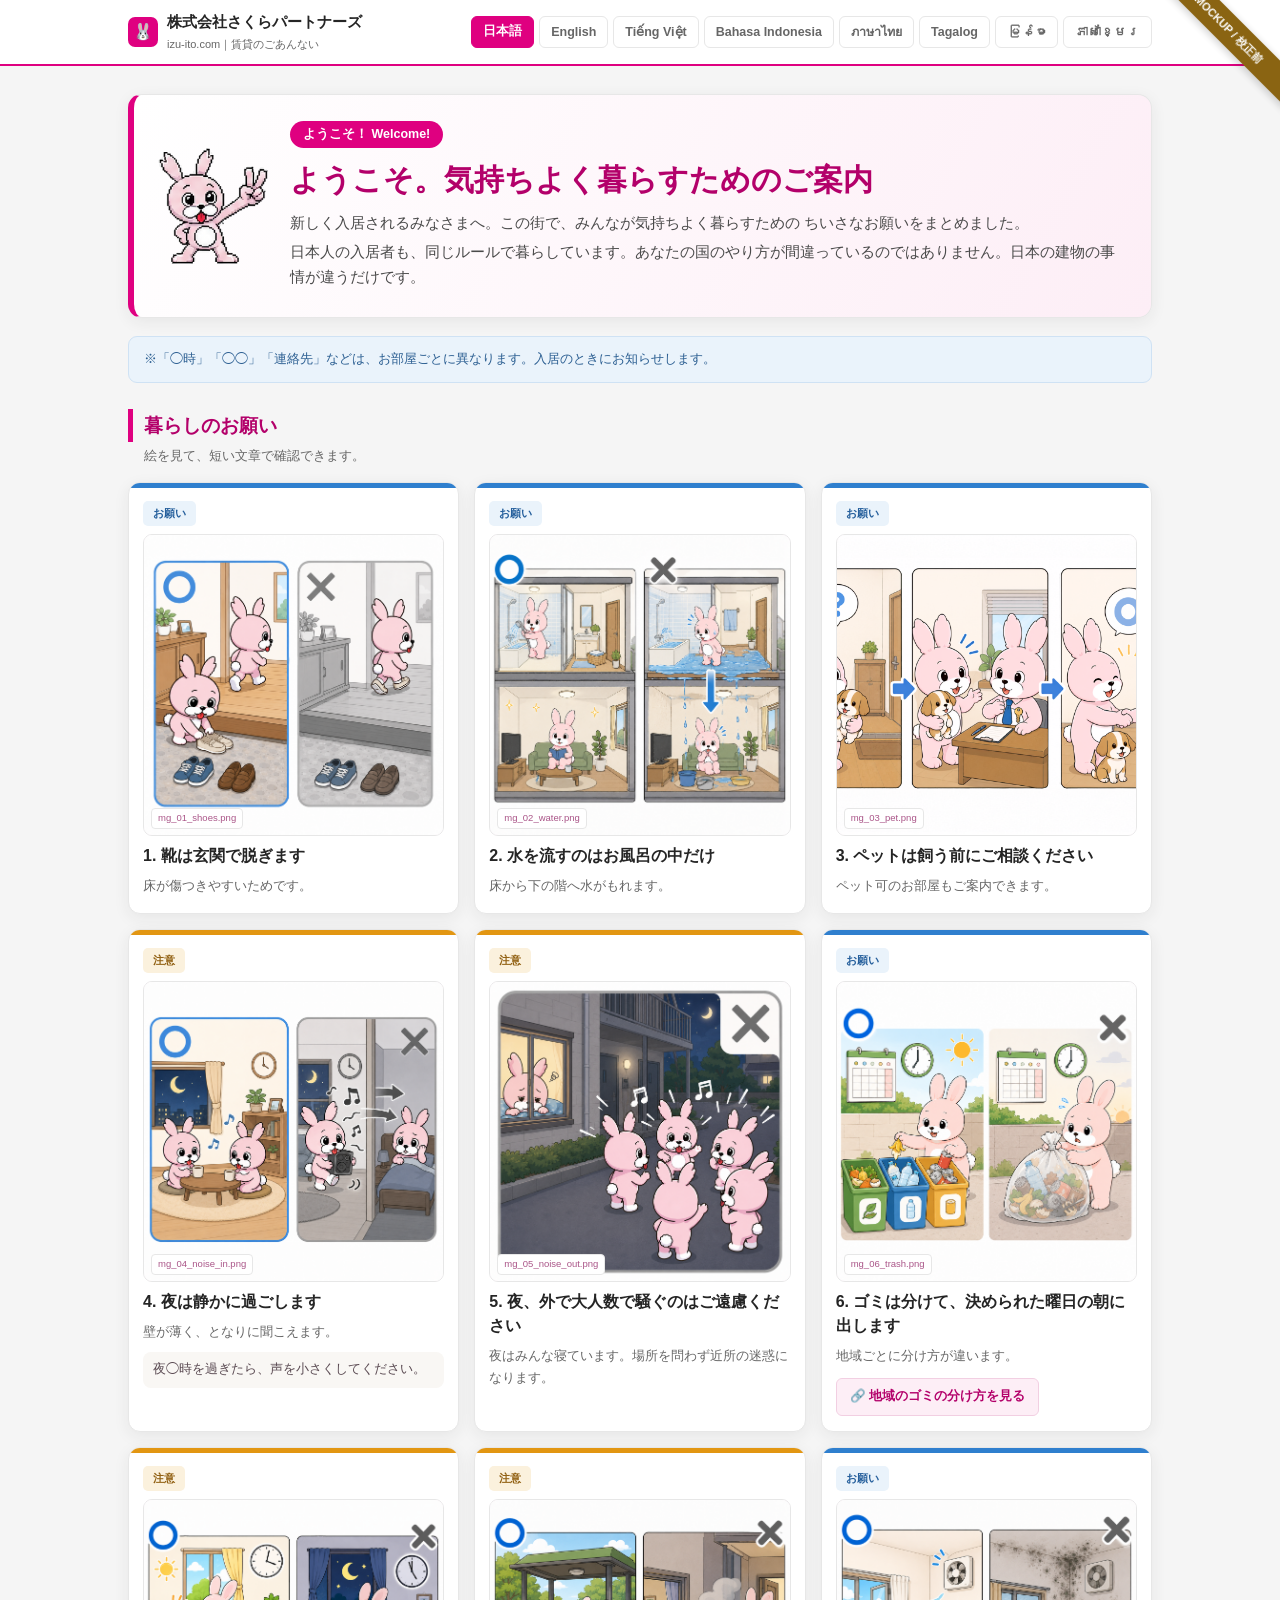
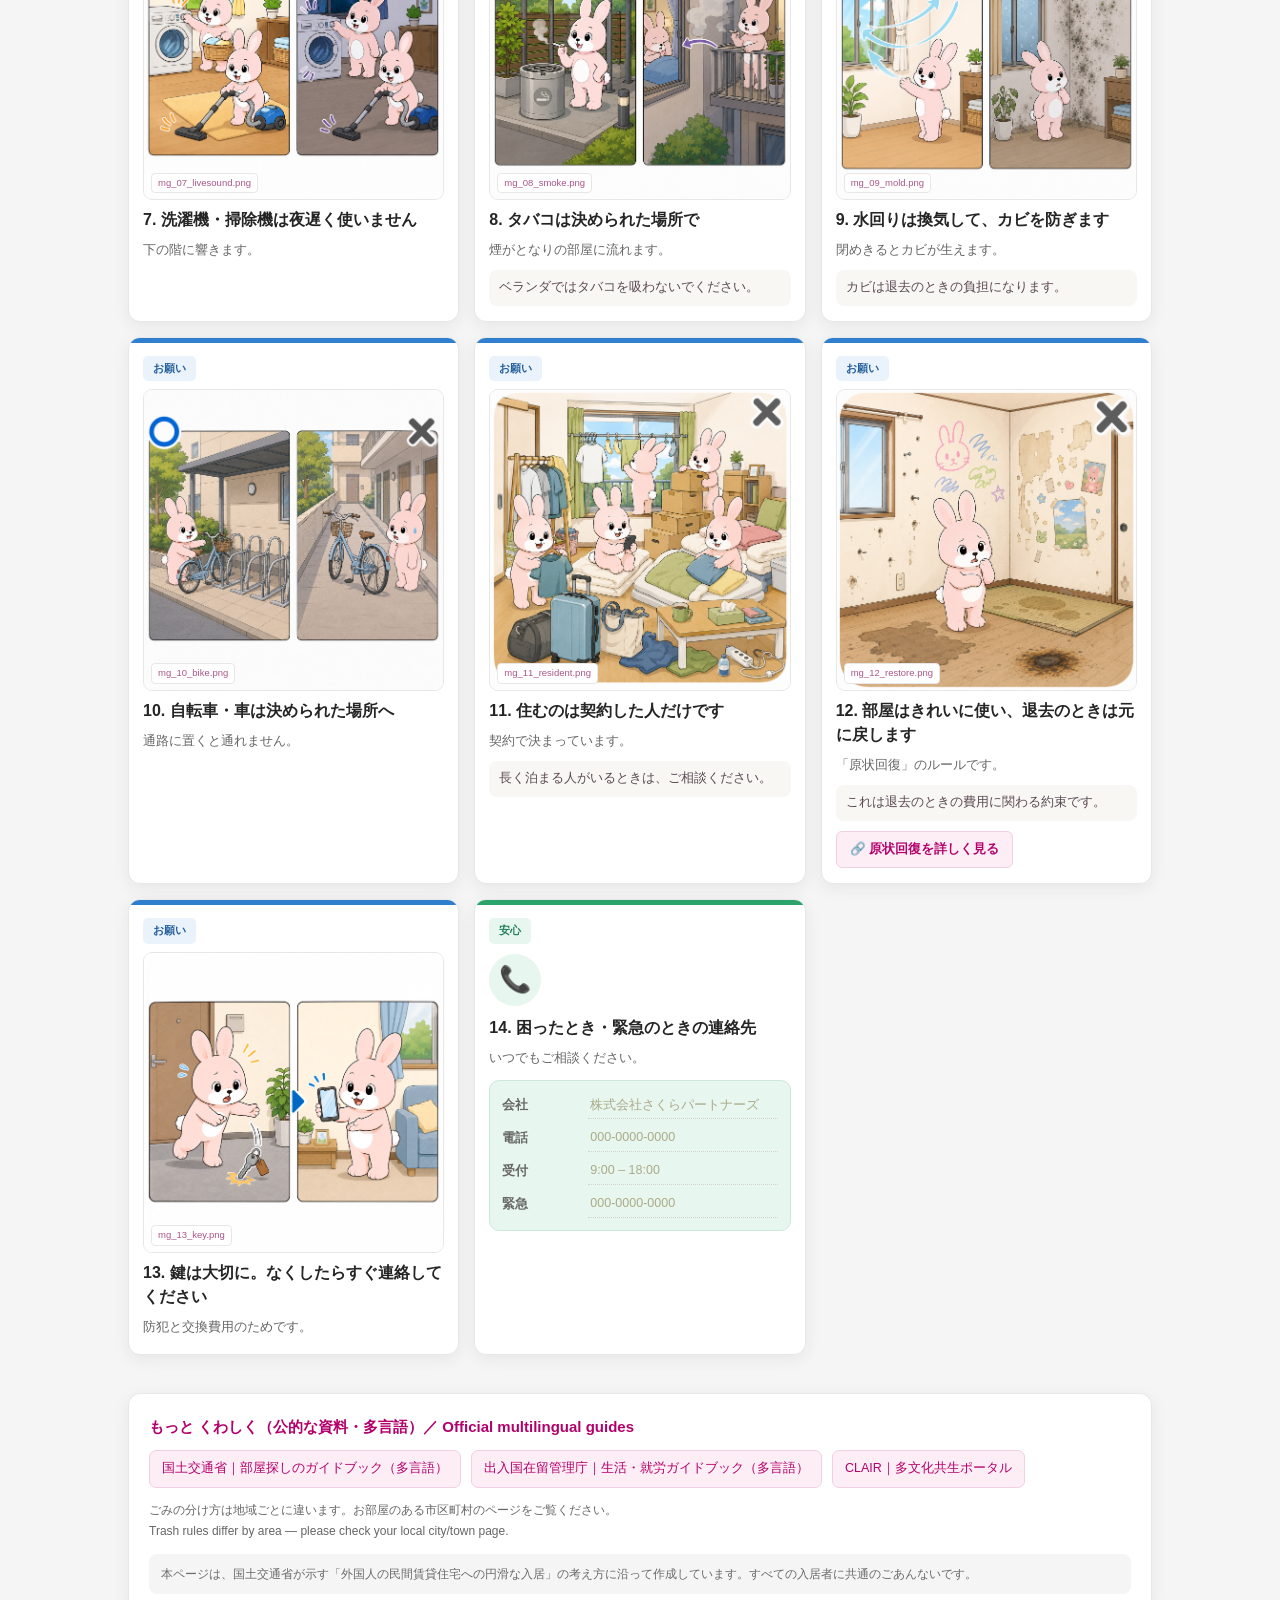
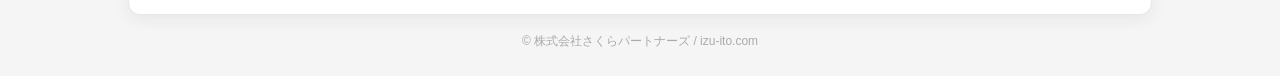
==== welcome_guide/index.html @ 3cd6afc9 "外国人入居者向けウェルカムガイド（レビュー用プレビュー・校正前/noindex）" ====
<!DOCTYPE html>
<html lang="ja">
<head>
<meta charset="utf-8">
<meta name="viewport" content="width=device-width, initial-scale=1">
<meta name="robots" content="noindex,nofollow">
<title>ようこそ｜気持ちよく暮らすためのご案内｜さくらパートナーズ</title>
<style>
  :root{
    /* izu-ito.com ブランド: マゼンタ系ピンク #df0080 / 白・グレー基調 */
    --brand:#df0080; --brand-d:#b3006a; --brand-soft:#fdeef6;
    --ink:#252525; --sub:#666; --line:#e7e7e7;
    --bg:#ffffff; --bg2:#f5f5f5; --warm:#f9f7f4;
    --cat-blue:#2f7fce; --cat-blue-bg:#eaf3fb;
    --cat-amber:#e29612; --cat-amber-bg:#fbf1dd;
    --cat-green:#2ba46b; --cat-green-bg:#e7f6ee;
    --shadow:0 4px 16px rgba(37,37,37,.07);
    --radius:12px;
  }
  *{box-sizing:border-box}
  html,body{margin:0}
  body{
    font-family:"メイリオ",Meiryo,"游ゴシック体","Yu Gothic",YuGothic,"ヒラギノ角ゴ ProN",sans-serif;
    color:var(--ink); background:var(--bg2); line-height:1.75;
    -webkit-font-smoothing:antialiased;
  }
  .wrap{max-width:1060px; margin:0 auto; padding:0 18px}

  /* top bar */
  .top{position:sticky; top:0; z-index:20; background:#fff; border-bottom:2px solid var(--brand)}
  .top .wrap{display:flex; align-items:center; gap:12px; padding:9px 18px; flex-wrap:wrap}
  .brand{display:flex; align-items:center; gap:9px; font-weight:800; color:var(--ink); white-space:nowrap; font-size:15px}
  .brand small{display:block; font-weight:500; color:var(--sub); font-size:11px}
  .brand .logo{width:30px;height:30px;border-radius:7px;background:var(--brand);display:grid;place-items:center;color:#fff;font-size:16px}
  .langs{margin-left:auto; display:flex; gap:5px; flex-wrap:wrap}
  .langs button{
    border:1.5px solid var(--line); background:#fff; color:var(--sub);
    border-radius:6px; padding:5px 11px; font-size:12.5px; font-weight:700; cursor:pointer; transition:.15s;
  }
  .langs button:hover{border-color:var(--brand); color:var(--brand)}
  .langs button[aria-pressed="true"]{background:var(--brand); border-color:var(--brand); color:#fff}

  /* hero */
  .hero{padding:28px 0 4px}
  .card-hero{
    background:linear-gradient(120deg,#fff,var(--brand-soft)); border:1px solid var(--line);
    border-left:6px solid var(--brand); border-radius:14px; box-shadow:var(--shadow);
    padding:24px; display:flex; gap:22px; align-items:center;
  }
  .card-hero img{width:110px;height:auto;flex:none}
  .card-hero h1{margin:.15em 0 .35em; font-size:clamp(21px,3.6vw,30px); color:var(--brand-d); line-height:1.4}
  .card-hero p{margin:.2em 0; color:#4a4a4a; font-size:14.5px}
  .welcome-badge{display:inline-block; background:var(--brand); color:#fff; font-weight:700; padding:3px 13px; border-radius:999px; font-size:12.5px; margin-bottom:6px}

  .notice{margin:14px 0; padding:11px 15px; border-radius:9px; font-size:13px}
  .notice.prep{background:#fbf1dd; border:1px solid #ecd49a; color:#8a6412; display:none}
  .notice.prep.show{display:block}
  .notice.info{background:var(--cat-blue-bg); border:1px solid #cfe2f4; color:#2c5f92}

  .sec-h{margin:26px 0 3px; font-size:19px; color:var(--brand-d); font-weight:800; border-left:5px solid var(--brand); padding-left:11px}
  .sec-sub{margin:0 0 14px 16px; color:var(--sub); font-size:13px}

  .grid{display:grid; grid-template-columns:repeat(3,1fr); gap:15px}
  @media(max-width:860px){.grid{grid-template-columns:repeat(2,1fr)}}
  @media(max-width:560px){.grid{grid-template-columns:1fr}}

  .card{background:#fff; border:1px solid var(--line); border-radius:var(--radius); box-shadow:var(--shadow); overflow:hidden; display:flex; flex-direction:column}
  .band{height:5px}
  .band.blue{background:var(--cat-blue)} .band.amber{background:var(--cat-amber)} .band.green{background:var(--cat-green)}
  .card-body{padding:13px 14px 15px; display:flex; flex-direction:column; gap:8px; flex:1}
  .chip{align-self:flex-start; font-size:11px; font-weight:800; padding:3px 10px; border-radius:5px}
  .chip.blue{background:var(--cat-blue-bg); color:#255f9c} .chip.amber{background:var(--cat-amber-bg); color:#916012} .chip.green{background:var(--cat-green-bg); color:#22815a}

  /* illustration slot (drop-in: assets/img/<id>.png replaces the placeholder) */
  .slot{position:relative; aspect-ratio:1/1; border-radius:9px; overflow:hidden; background:#faf7f9; border:1px solid var(--line)}
  .slot .art{position:absolute; inset:0; width:100%; height:100%; object-fit:cover; background:#fff; z-index:1}
  .slot .ph{position:absolute; inset:0; z-index:0; display:grid; place-items:center; text-align:center; color:#c39;
    background:repeating-linear-gradient(45deg,#f7eef4 0 10px,#fdf7fb 10px 20px)}
  .slot .ph .emo{font-size:38px}
  .slot .oc{position:absolute; right:7px; top:7px; font-size:11px; font-weight:800; color:#916012; background:#fff; border:1px solid var(--line); border-radius:5px; padding:1px 6px; z-index:2}
  .slot .fn{position:absolute; left:7px; bottom:6px; font-size:9.5px; color:#a58; background:#fff; padding:1px 6px; border-radius:4px; border:1px solid var(--line); z-index:2}

  .card h3{margin:0; font-size:16px; color:var(--ink); line-height:1.5}
  .card .reason{margin:0; font-size:12.5px; color:var(--sub)}
  .card .detail{margin:0; font-size:12.5px; background:var(--warm); border-radius:8px; padding:7px 10px; color:#5a4a52}
  .btn-link{align-self:flex-start; margin-top:2px; display:inline-flex; gap:6px; background:var(--brand-soft); color:var(--brand-d); text-decoration:none; font-weight:700; font-size:12.5px; padding:7px 13px; border-radius:6px; border:1px solid #f2cfe2}
  .btn-link:hover{background:#f9dcec}

  .contact-emo{width:52px; height:52px; border-radius:50%; background:var(--cat-green-bg); color:var(--cat-green); display:grid; place-items:center; font-size:26px; margin:2px 0}
  .contact-box{background:var(--cat-green-bg); border:1px solid #cbe8da; border-radius:10px; padding:12px}
  .contact-box .v{border-bottom-color:#bfe0cf}
  .fields{display:flex; flex-direction:column; gap:6px; margin-top:2px}
  .field{display:flex; gap:8px; align-items:center; font-size:12.5px}
  .field .k{color:var(--sub); min-width:78px; font-weight:700}
  .field .v{flex:1; border-bottom:1.5px dotted #d6d0d3; color:#aa8; padding:2px}

  footer{margin:38px 0 24px}
  .foot-card{background:#fff; border:1px solid var(--line); border-radius:12px; box-shadow:var(--shadow); padding:20px}
  .foot-card h4{margin:0 0 10px; color:var(--brand-d); font-size:15px}
  .foot-links{display:flex; flex-wrap:wrap; gap:10px; margin-bottom:12px}
  .foot-links a{font-size:12.5px; color:var(--brand-d); text-decoration:none; background:var(--brand-soft); border:1px solid #f2cfe2; border-radius:7px; padding:7px 12px}
  .foot-note{font-size:12px; color:var(--sub); margin:6px 0 0}
  .compliance{font-size:11.5px; color:#6a6a6a; background:var(--bg2); border-radius:8px; padding:10px 12px; margin-top:12px}
  .copy{text-align:center; color:#aaa; font-size:12px; margin-top:16px}

  .ribbon{position:fixed; right:-46px; top:15px; transform:rotate(45deg); background:#8a6412; color:#fff; font-size:11px; font-weight:800; padding:5px 52px; z-index:30; box-shadow:0 2px 8px rgba(0,0,0,.2)}
</style>
</head>
<body>
<div class="ribbon">MOCKUP / 校正前</div>

<header class="top">
  <div class="wrap">
    <div class="brand">
      <span class="logo">🐰</span>
      <span>株式会社さくらパートナーズ<small>izu-ito.com｜賃貸のごあんない</small></span>
    </div>
    <nav class="langs" id="langs" aria-label="言語 / Language">
      <button data-lang="ja" aria-pressed="true">日本語</button>
      <button data-lang="en">English</button>
      <button data-lang="vi">Tiếng Việt</button>
      <button data-lang="id">Bahasa Indonesia</button>
      <button data-lang="th">ภาษาไทย</button>
      <button data-lang="tl">Tagalog</button>
      <button data-lang="my">မြန်မာ</button>
      <button data-lang="km">ភាសាខ្មែរ</button>
    </nav>
  </div>
</header>

<main class="wrap">
  <section class="hero">
    <div class="card-hero">
      <img src="assets/mascot_wave.png" alt="さくらパートナーズ マスコット">
      <div>
        <span class="welcome-badge" data-t="badge">ようこそ！ Welcome!</span>
        <h1 data-t="title">ようこそ。気持ちよく暮らすためのご案内</h1>
        <p data-t="intro">新しく入居されるみなさまへ。この街で、みんなが気持ちよく暮らすための ちいさなお願いをまとめました。</p>
        <p data-t="intro2">日本人の入居者も、同じルールで暮らしています。あなたの国のやり方が間違っているのではありません。日本の建物の事情が違うだけです。</p>
      </div>
    </div>
  </section>

  <div class="notice prep" id="prep"></div>
  <div class="notice info" id="varnote" data-t="varnote">※「◯時」「◯◯」「連絡先」などは、お部屋ごとに異なります。入居のときにお知らせします。</div>

  <h2 class="sec-h" data-t="sec_h">暮らしのお願い</h2>
  <p class="sec-sub" data-t="sec_sub">絵を見て、短い文章で確認できます。</p>

  <section class="grid" id="grid"></section>

  <footer>
    <div class="foot-card">
      <h4 data-t="foot_h">もっと くわしく（公的な資料・多言語）／ Official multilingual guides</h4>
      <div class="foot-links">
        <a href="https://www.mlit.go.jp/jutakukentiku/house/jutakukentiku_house_tk3_000017.html" target="_blank" rel="noopener">国土交通省｜部屋探しのガイドブック（多言語）</a>
        <a href="https://www.moj.go.jp/isa/support/portal/index.html" target="_blank" rel="noopener">出入国在留管理庁｜生活・就労ガイドブック（多言語）</a>
        <a href="https://www.clair.or.jp/tabunka/portal/" target="_blank" rel="noopener">CLAIR｜多文化共生ポータル</a>
      </div>
      <p class="foot-note">ごみの分け方は地域ごとに違います。お部屋のある市区町村のページをご覧ください。<br>Trash rules differ by area — please check your local city/town page.</p>
      <div class="compliance">本ページは、国土交通省が示す「外国人の民間賃貸住宅への円滑な入居」の考え方に沿って作成しています。すべての入居者に共通のごあんないです。</div>
    </div>
    <p class="copy">© 株式会社さくらパートナーズ / izu-ito.com</p>
  </footer>
</main>

<script>
/* ---- 14 cards. Positive "onegai" framing; text carries the meaning, picture supports. ---- */
const CARDS = [
 { key:"mg_01_shoes", cat:"blue", emo:"👟",
   ja:{t:"靴は玄関で脱ぎます",r:"床が傷つきやすいためです。"},
   en:{t:"Take off your shoes at the entrance",r:"The floors scratch easily."},
   vi:{t:"Cởi giày ở lối vào",r:"Sàn nhà dễ bị trầy xước."},
   id:{t:"Lepas sepatu di pintu masuk",r:"Lantai mudah tergores."},
   th:{t:"ถอดรองเท้าที่ทางเข้า",r:"พื้นเป็นรอยง่าย"},
   tl:{t:"Maghubad ng sapatos sa pintuan",r:"Madaling magasgas ang sahig."},
   my:{t:"အဝင်ဝတွင် ဖိနပ်ချွတ်ပါ",r:"ကြမ်းပြင် ခြစ်ရာထင်လွယ်သည်။"},
   km:{t:"ដោះស្បែកជើងនៅច្រកចូល",r:"កម្រាលងាយកឹតខូច។"} },
 { key:"mg_02_water", cat:"blue", emo:"🛁",
   ja:{t:"水を流すのはお風呂の中だけ",r:"床から下の階へ水がもれます。"},
   en:{t:"Use water only inside the bath area",r:"Water can leak to the floor below."},
   vi:{t:"Chỉ dùng nước trong khu vực phòng tắm",r:"Nước có thể rò xuống tầng dưới."},
   id:{t:"Gunakan air hanya di dalam kamar mandi",r:"Air bisa bocor ke lantai bawah."},
   th:{t:"ใช้น้ำเฉพาะในบริเวณห้องอาบน้ำ",r:"น้ำอาจรั่วลงชั้นล่าง"},
   tl:{t:"Gumamit ng tubig sa loob lang ng banyo",r:"Maaaring tumagas ang tubig sa ibaba."},
   my:{t:"ရေကို ရေချိုးခန်းအတွင်း၌သာ သုံးပါ",r:"ရေသည် အောက်ထပ်သို့ ယိုစိမ့်နိုင်သည်။"},
   km:{t:"ប្រើទឹកតែក្នុងបន្ទប់ទឹក",r:"ទឹកអាចលេចទៅជាន់ក្រោម។"} },
 { key:"mg_03_pet", cat:"blue", emo:"🐶",
   ja:{t:"ペットは飼う前にご相談ください",r:"ペット可のお部屋もご案内できます。"},
   en:{t:"Please ask us before keeping a pet",r:"We can also show you pet-friendly rooms."},
   vi:{t:"Vui lòng hỏi trước khi nuôi thú cưng",r:"Chúng tôi có thể giới thiệu phòng cho phép thú cưng."},
   id:{t:"Silakan tanya sebelum memelihara hewan",r:"Kami bisa menawarkan kamar yang boleh hewan."},
   th:{t:"กรุณาสอบถามก่อนเลี้ยงสัตว์",r:"เรามีห้องที่เลี้ยงสัตว์ได้แนะนำ"},
   tl:{t:"Magtanong muna bago mag-alaga ng hayop",r:"May maipapakita kaming pet-friendly na kwarto."},
   my:{t:"အိမ်မွေးတိရစ္ဆာန် မမွေးမီ ကြိုတင်မေးပါ",r:"မွေးခွင့်ပြုသည့် အခန်းများ ညွှန်ပြပေးနိုင်သည်။"},
   km:{t:"សូមសួរមុននឹងចិញ្ចឹមសត្វ",r:"យើងអាចណែនាំបន្ទប់ដែលអនុញ្ញាតសត្វ។"} },
 { key:"mg_04_noise_in", cat:"amber", emo:"🔉",
   ja:{t:"夜は静かに過ごします",r:"壁が薄く、となりに聞こえます。"},
   en:{t:"Keep quiet at night",r:"Walls are thin; sound reaches neighbors."},
   vi:{t:"Giữ yên lặng vào ban đêm",r:"Tường mỏng, tiếng ồn truyền sang hàng xóm."},
   id:{t:"Tetap tenang di malam hari",r:"Dinding tipis, suara terdengar ke tetangga."},
   th:{t:"เงียบในเวลากลางคืน",r:"ผนังบาง เสียงดังถึงเพื่อนบ้าน"},
   tl:{t:"Manahimik sa gabi",r:"Manipis ang dingding, umaabot ang ingay sa kapitbahay."},
   my:{t:"ညအချိန် တိတ်ဆိတ်ပါ",r:"နံရံပါးသဖြင့် အသံ အိမ်နီးချင်းထံ ရောက်သည်။"},
   km:{t:"ស្ងាត់នៅពេលយប់",r:"ជញ្ជាំងស្ដើង សំឡេងឮដល់អ្នកជិតខាង។"},
   detail:{ja:"夜◯時を過ぎたら、声を小さくしてください。",en:"Please lower your voice after ◯:00.",vi:"Xin nói nhỏ sau ◯:00.",id:"Mohon pelankan suara setelah pukul ◯:00.",th:"กรุณาเบาเสียงหลัง ◯:00 น.",tl:"Hinaan ang boses pagkatapos ng ◯:00.",my:"◯:00 နောက်ပိုင်း အသံတိုးပါ။",km:"សូមបន្ថយសំឡេងក្រោយ ◯:00។"} },
  { key:"mg_05_noise_out", cat:"amber", emo:"🌙",
   ja:{t:"夜、外で大人数で騒ぐのはご遠慮ください",r:"夜はみんな寝ています。場所を問わず近所の迷惑になります。"},
   en:{t:"Please avoid noisy outdoor gatherings at night",r:"People are sleeping. It disturbs neighbors wherever you are."},
   vi:{t:"Xin tránh tụ tập ồn ào ngoài trời vào ban đêm",r:"Ban đêm mọi người đang ngủ. Dù ở đâu cũng làm phiền hàng xóm."},
   id:{t:"Mohon hindari berkumpul ramai di luar pada malam hari",r:"Malam hari orang tidur. Di mana pun, mengganggu tetangga."},
   th:{t:"กรุณาหลีกเลี่ยงการรวมกลุ่มส่งเสียงดังนอกอาคารตอนกลางคืน",r:"กลางคืนผู้คนกำลังนอน ไม่ว่าที่ไหนก็รบกวนเพื่อนบ้าน"},
   tl:{t:"Iwasan ang maingay na pagtitipon sa labas kung gabi",r:"Natutulog ang mga tao. Kahit saan, nakakaabala sa kapitbahay."},
   my:{t:"ညအချိန် အပြင်တွင် စုဝေးဆူညံခြင်း ရှောင်ပါ",r:"ညအချိန် လူများ အိပ်နေသည်။ မည်သည့်နေရာမဆို အိမ်နီးချင်းကို နှောင့်ယှက်သည်။"},
   km:{t:"សូមជៀសវាងការជួបជុំគ្នាឧរអរនៅខាងក្រៅពេលយប់",r:"ពេលយប់មនុស្សកំពុងគេង។ ទោះនៅកន្លែងណាក៏រំខានអ្នកជិតខាង។"} },
 { key:"mg_06_trash", cat:"blue", emo:"🗑️",
   ja:{t:"ゴミは分けて、決められた曜日の朝に出します",r:"地域ごとに分け方が違います。"},
   en:{t:"Sort your trash and put it out on the right morning",r:"Rules differ by area."},
   vi:{t:"Phân loại rác, bỏ đúng buổi sáng quy định",r:"Quy tắc khác nhau theo khu vực."},
   id:{t:"Pilah sampah, buang pada pagi yang ditentukan",r:"Aturan berbeda tiap wilayah."},
   th:{t:"แยกขยะ ทิ้งในเช้าวันที่กำหนด",r:"กฎต่างกันตามพื้นที่"},
   tl:{t:"Ihiwalay ang basura, ilabas sa tamang umaga",r:"Iba-iba ang patakaran kada lugar."},
   my:{t:"အမှိုက်ခွဲ၍ သတ်မှတ်နေ့ မနက်တွင် ထုတ်ပါ",r:"ဒေသအလိုက် စည်းမျဉ်း ကွဲပြားသည်။"},
   km:{t:"បំបែកសំរាម ដាក់ចេញនៅព្រឹកថ្ងៃកំណត់",r:"ច្បាប់ខុសគ្នាតាមតំបន់។"},
   link:{href:"#",ja:"地域のゴミの分け方を見る",en:"See your area's trash rules",vi:"Xem quy tắc rác khu vực",id:"Lihat aturan sampah wilayah Anda",th:"ดูกฎการแยกขยะในพื้นที่",tl:"Tingnan ang patakaran sa inyong lugar",my:"သင့်ဒေသ၏ အမှိုက်စည်းမျဉ်း ကြည့်ရန်",km:"មើលច្បាប់សំរាមតំបន់អ្នក"} },
 { key:"mg_07_livesound", cat:"amber", emo:"🧺",
   ja:{t:"洗濯機・掃除機は夜遅く使いません",r:"下の階に響きます。"},
   en:{t:"Avoid the washing machine / vacuum late at night",r:"It carries to the floor below."},
   vi:{t:"Tránh dùng máy giặt / máy hút bụi khuya",r:"Tiếng động truyền xuống tầng dưới."},
   id:{t:"Hindari mesin cuci / penyedot debu larut malam",r:"Getarannya terdengar ke lantai bawah."},
   th:{t:"เลี่ยงใช้เครื่องซักผ้า / เครื่องดูดฝุ่นดึกๆ",r:"เสียงสะเทือนถึงชั้นล่าง"},
   tl:{t:"Iwasan ang washing machine / vacuum sa gabi",r:"Umaabot ito sa ibabang palapag."},
   my:{t:"ည နက်စွာ အဝတ်လျှော်စက်/ဖုန်စုပ်စက် ရှောင်ပါ",r:"အောက်ထပ်သို့ တုန်ခါသံ ရောက်သည်။"},
   km:{t:"ចៀសវាងម៉ាស៊ីនបោកគក់/បូមធូលីពេលយប់ជ្រៅ",r:"សំឡេងញ័រទៅដល់ជាន់ក្រោម។"} },
 { key:"mg_08_smoke", cat:"amber", emo:"🚬",
   ja:{t:"タバコは決められた場所で",r:"煙がとなりの部屋に流れます。"},
   en:{t:"Smoke only in the designated place",r:"Smoke drifts to the next room."},
   vi:{t:"Chỉ hút thuốc ở nơi quy định",r:"Khói bay sang phòng bên cạnh."},
   id:{t:"Merokok hanya di tempat yang ditentukan",r:"Asap terbawa ke kamar sebelah."},
   th:{t:"สูบบุหรี่เฉพาะในที่ที่กำหนด",r:"ควันลอยไปห้องข้างเคียง"},
   tl:{t:"Manigarilyo lang sa itinakdang lugar",r:"Pumupunta ang usok sa katabing kwarto."},
   my:{t:"သတ်မှတ်နေရာတွင်သာ ဆေးလိပ်သောက်ပါ",r:"မီးခိုး ဘေးအခန်းသို့ ရောက်သည်။"},
   km:{t:"ជក់បារីតែនៅកន្លែងកំណត់",r:"ផ្សែងហុយទៅបន្ទប់ក្បែរ។"},
   detail:{ja:"ベランダではタバコを吸わないでください。",en:"Please do not smoke on the balcony.",vi:"Xin đừng hút thuốc ở ban công.",id:"Mohon tidak merokok di balkon.",th:"กรุณาอย่าสูบบุหรี่ที่ระเบียง",tl:"Huwag manigarilyo sa balkonahe.",my:"လသာဆောင်တွင် ဆေးလိပ် မသောက်ပါနှင့်။",km:"សូមកុំជក់បារីនៅយ៉រ។"} },
 { key:"mg_09_mold", cat:"blue", emo:"💨",
   ja:{t:"水回りは換気して、カビを防ぎます",r:"閉めきるとカビが生えます。"},
   en:{t:"Ventilate wet areas to prevent mold",r:"Closed-up rooms grow mold."},
   vi:{t:"Thông gió khu ẩm để tránh nấm mốc",r:"Phòng bí sẽ sinh nấm mốc."},
   id:{t:"Ventilasi area basah untuk cegah jamur",r:"Ruangan tertutup mudah berjamur."},
   th:{t:"ระบายอากาศห้องน้ำเพื่อกันเชื้อรา",r:"ห้องปิดอับทำให้เกิดเชื้อรา"},
   tl:{t:"Hanginan ang basang lugar para maiwas sa amag",r:"Nagkakaamag ang saradong kwarto."},
   my:{t:"မှိုမတက်စေရန် စိုစွတ်နေရာ လေဝင်လေထွက် လုပ်ပါ",r:"ပိတ်ထားသောအခန်း မှိုတက်တတ်သည်။"},
   km:{t:"បញ្ចេញខ្យល់កន្លែងសើម ដើម្បីការពារផ្សិត",r:"បន្ទប់បិទជិត ងាយដុះផ្សិត។"},
   detail:{ja:"カビは退去のときの負担になります。",en:"Mold can add costs when you move out.",vi:"Nấm mốc có thể phát sinh phí khi trả nhà.",id:"Jamur bisa menambah biaya saat pindah.",th:"เชื้อราอาจมีค่าใช้จ่ายตอนย้ายออก",tl:"Ang amag ay maaaring magdagdag ng gastos paglipat.",my:"မှိုသည် ပြောင်းထွက်ချိန် ကုန်ကျစရိတ် တိုးစေနိုင်သည်။",km:"ផ្សិតអាចបន្ថែមថ្លៃពេលចាកចេញ។"} },
 { key:"mg_10_bike", cat:"blue", emo:"🚲",
   ja:{t:"自転車・車は決められた場所へ",r:"通路に置くと通れません。"},
   en:{t:"Park bikes / cars in the designated place",r:"Blocking the path stops others."},
   vi:{t:"Để xe đạp / xe hơi đúng nơi quy định",r:"Chặn lối đi khiến người khác không qua được."},
   id:{t:"Parkir sepeda / mobil di tempat yang ditentukan",r:"Menghalangi jalan mengganggu orang lain."},
   th:{t:"จอดจักรยาน / รถในที่ที่กำหนด",r:"การกีดขวางทางเดินทำให้ผู้อื่นผ่านไม่ได้"},
   tl:{t:"Iparada ang bisikleta / sasakyan sa takdang lugar",r:"Nakakaharang sa daanan ng iba."},
   my:{t:"စက်ဘီး / ကား သတ်မှတ်နေရာတွင် ရပ်ပါ",r:"လမ်းကြားပိတ်ဆို့ပါက အခြားသူများ မသွားနိုင်ပါ။"},
   km:{t:"ចតកង់ / ឡានក្នុងកន្លែងកំណត់",r:"ការស្ទះផ្លូវ ធ្វើឲ្យអ្នកដទៃមិនអាចឆ្លងកាត់។"} },
 { key:"mg_11_resident", cat:"blue", emo:"🔑",
   ja:{t:"住むのは契約した人だけです",r:"契約で決まっています。"},
   en:{t:"Only the person on the contract may live here",r:"This is set in the contract."},
   vi:{t:"Chỉ người đứng tên hợp đồng được ở đây",r:"Đây là quy định trong hợp đồng."},
   id:{t:"Hanya penyewa dalam kontrak yang boleh tinggal",r:"Ini ditetapkan dalam kontrak."},
   th:{t:"เฉพาะผู้มีชื่อในสัญญาเท่านั้นที่พักได้",r:"เป็นข้อกำหนดในสัญญา"},
   tl:{t:"Ang nasa kontrata lang ang maaaring tumira",r:"Nakasaad ito sa kontrata."},
   my:{t:"စာချုပ်ပါသူသာ ဤနေရာတွင် နေထိုင်နိုင်သည်",r:"စာချုပ်တွင် သတ်မှတ်ထားသည်။"},
   km:{t:"មានតែអ្នកនៅក្នុងកិច្ចសន្យាទេ ដែលអាចរស់នៅ",r:"កំណត់ក្នុងកិច្ចសន្យា។"},
   detail:{ja:"長く泊まる人がいるときは、ご相談ください。",en:"Please consult us about anyone staying for a long time.",vi:"Xin trao đổi nếu có người ở lại lâu dài.",id:"Mohon konsultasi jika ada yang menginap lama.",th:"กรุณาปรึกษาหากมีผู้พักระยะยาว",tl:"Kumonsulta kung may matagal na mananatili.",my:"ကြာရှည် တည်းခိုသူ ရှိပါက တိုင်ပင်ပါ။",km:"សូមពិគ្រោះ បើមានអ្នកស្នាក់នៅយូរ។"} },
 { key:"mg_12_restore", cat:"blue", emo:"🧽",
   ja:{t:"部屋はきれいに使い、退去のときは元に戻します",r:"「原状回復」のルールです。"},
   en:{t:"Keep the room clean and restore it when you leave",r:"This is the “restoration” rule."},
   vi:{t:"Giữ phòng sạch và trả lại nguyên trạng khi rời đi",r:"Đây là quy định “khôi phục nguyên trạng”."},
   id:{t:"Jaga kamar tetap bersih dan pulihkan saat pindah",r:"Ini aturan “pemulihan kondisi”."},
   th:{t:"รักษาห้องให้สะอาดและคืนสภาพเดิมเมื่อย้ายออก",r:"เป็นกฎ “การคืนสภาพเดิม”"},
   tl:{t:"Panatilihing malinis ang kwarto at ibalik sa dati paglipat",r:"Ito ang tuntunin ng “pagpapanumbalik”."},
   my:{t:"အခန်း သန့်ရှင်းစွာ ထားပြီး ပြောင်းထွက်ချိန် မူလအတိုင်း ပြန်ထားပါ",r:"“မူလအခြေအနေ ပြန်ထားခြင်း” စည်းမျဉ်း ဖြစ်သည်။"},
   km:{t:"រក្សាបន្ទប់ស្អាត និងស្ដារឲ្យដូចដើមពេលចាកចេញ",r:"នេះជាច្បាប់ “ស្ដារសភាពដើម”។"},
   detail:{ja:"これは退去のときの費用に関わる約束です。",en:"This affects the costs when you move out.",vi:"Điều này liên quan đến chi phí khi trả nhà.",id:"Ini memengaruhi biaya saat pindah.",th:"มีผลต่อค่าใช้จ่ายเมื่อย้ายออก",tl:"Nakaapekto ito sa gastos paglipat.",my:"ပြောင်းထွက်ချိန် ကုန်ကျစရိတ်နှင့် သက်ဆိုင်သည်။",km:"វាប៉ះពាល់ថ្លៃពេលចាកចេញ។"},
   link:{href:"https://www.mlit.go.jp/jutakukentiku/house/jutakukentiku_house_tk3_000017.html",ja:"原状回復を詳しく見る",en:"Learn more about restoration",vi:"Tìm hiểu về khôi phục nguyên trạng",id:"Pelajari tentang pemulihan kondisi",th:"อ่านเรื่องการคืนสภาพ",tl:"Alamin ang tungkol sa pagpapanumbalik",my:"မူလအခြေအနေ ပြန်ထားခြင်း ဖတ်ရန်",km:"ស្វែងយល់អំពីការស្ដារសភាពដើម"} },
 { key:"mg_13_key", cat:"blue", emo:"🗝️",
   ja:{t:"鍵は大切に。なくしたらすぐ連絡してください",r:"防犯と交換費用のためです。"},
   en:{t:"Keep your key safe. If you lose it, contact us right away",r:"For security and replacement cost."},
   vi:{t:"Giữ chìa khóa cẩn thận. Mất thì báo ngay",r:"Vì an ninh và phí làm lại."},
   id:{t:"Jaga kunci baik-baik. Jika hilang, segera hubungi kami",r:"Demi keamanan dan biaya penggantian."},
   th:{t:"เก็บกุญแจให้ดี หากหายแจ้งทันที",r:"เพื่อความปลอดภัยและค่าทำใหม่"},
   tl:{t:"Ingatan ang susi. Kung mawala, agad kaming kontakin",r:"Para sa seguridad at gastos sa pagpapalit."},
   my:{t:"သော့ကို ဂရုစိုက်ပါ။ ပျောက်ပါက ချက်ချင်း ဆက်သွယ်ပါ",r:"လုံခြုံရေးနှင့် အသစ်လဲစရိတ်အတွက်။"},
   km:{t:"រក្សាកូនសោរឲ្យបានល្អ។ បើបាត់ ទាក់ទងមកភ្លាម",r:"សម្រាប់សុវត្ថិភាព និងថ្លៃផ្លាស់ថ្មី។"} },
 { key:"mg_14_contact", cat:"green", emo:"📞",
   ja:{t:"困ったとき・緊急のときの連絡先",r:"いつでもご相談ください。"},
   en:{t:"Who to contact for trouble or emergencies",r:"Please reach out anytime."},
   vi:{t:"Liên hệ khi gặp khó khăn hoặc khẩn cấp",r:"Hãy liên hệ bất cứ lúc nào."},
   id:{t:"Hubungi kami saat ada masalah atau darurat",r:"Silakan hubungi kapan saja."},
   th:{t:"ติดต่อเมื่อมีปัญหาหรือเหตุฉุกเฉิน",r:"ติดต่อได้ทุกเมื่อ"},
   tl:{t:"Sino ang tatawagan kapag may problema o emergency",r:"Huwag mag-atubiling tumawag anumang oras."},
   my:{t:"ပြဿနာ / အရေးပေါ်တွင် ဆက်သွယ်ရန်",r:"အချိန်မရွေး ဆက်သွယ်ပါ။"},
   km:{t:"ទំនាក់ទំនងពេលមានបញ្ហា ឬពេលអាសន្ន",r:"សូមទាក់ទងបានគ្រប់ពេល។"},
   contact:true },
];

const CHIP={
 blue:{ja:"お願い",en:"Please",vi:"Đề nghị",id:"Mohon",th:"คำขอ",tl:"Paki",my:"တောင်းဆို",km:"សំណូមពរ"},
 amber:{ja:"注意",en:"Note",vi:"Lưu ý",id:"Perhatian",th:"ข้อควรระวัง",tl:"Paalala",my:"သတိ",km:"ចំណាំ"},
 green:{ja:"安心",en:"Help",vi:"Hỗ trợ",id:"Bantuan",th:"ช่วยเหลือ",tl:"Tulong",my:"အကူအညီ",km:"ជំនួយ"},
};
const OKL={ja:"○ こうします",en:"○ Do this",vi:"○ Nên làm",id:"○ Lakukan ini",th:"○ ควรทำ",tl:"○ Gawin ito",my:"○ ဤသို့ လုပ်ပါ",km:"○ គួរធ្វើ"};

const T={
 ja:{badge:"ようこそ！ Welcome!",title:"ようこそ。気持ちよく暮らすためのご案内",intro:"新しく入居されるみなさまへ。この街で、みんなが気持ちよく暮らすための ちいさなお願いをまとめました。",intro2:"日本人の入居者も、同じルールで暮らしています。あなたの国のやり方が間違っているのではありません。日本の建物の事情が違うだけです。",varnote:"※「◯時」「◯◯」「連絡先」などは、お部屋ごとに異なります。入居のときにお知らせします。",sec_h:"暮らしのお願い",sec_sub:"絵を見て、短い文章で確認できます。",c_company:"会社",c_tel:"電話",c_hours:"受付",c_emg:"緊急"},
 en:{badge:"Welcome! ようこそ！",title:"Welcome — a little guide to living comfortably here",intro:"To everyone moving in: here are a few small requests so we can all live comfortably in this town.",intro2:"All residents, including Japanese residents, follow the same rules. The way things are done in your country is not wrong — Japanese buildings are simply built differently.",varnote:"* Times, places and contacts (◯:00, ◯◯) differ by room. We will let you know when you move in.",sec_h:"Requests for comfortable living",sec_sub:"You can understand each one from the picture and a short line of text.",c_company:"Company",c_tel:"Phone",c_hours:"Hours",c_emg:"Emergency"},
 vi:{badge:"Chào mừng! ようこそ！",title:"Chào mừng — hướng dẫn sống thoải mái tại đây",intro:"Gửi cư dân mới: vài điều nhỏ mong bạn hợp tác để mọi người sống thoải mái trong khu phố này.",intro2:"Mọi cư dân, kể cả người Nhật, đều theo cùng quy tắc. Cách làm ở nước bạn không sai — nhà ở Nhật chỉ được xây khác đi.",varnote:"* Giờ, nơi và số liên hệ (◯:00, ◯◯) khác nhau theo từng phòng. Sẽ thông báo khi bạn vào ở.",sec_h:"Những điều đề nghị khi sinh sống",sec_sub:"Hiểu mỗi điều qua hình ảnh và một dòng chữ ngắn.",c_company:"Công ty",c_tel:"Điện thoại",c_hours:"Giờ",c_emg:"Khẩn cấp"},
 id:{badge:"Selamat datang! ようこそ！",title:"Selamat datang — panduan hidup nyaman di sini",intro:"Kepada penghuni baru: beberapa permintaan kecil agar kita semua hidup nyaman di kota ini.",intro2:"Semua penghuni, termasuk warga Jepang, mengikuti aturan yang sama. Cara di negara Anda tidak salah — bangunan di Jepang hanya dibangun berbeda.",varnote:"* Waktu, tempat, dan kontak (◯:00, ◯◯) berbeda tiap kamar. Akan diberitahu saat Anda pindah masuk.",sec_h:"Permintaan untuk hidup nyaman",sec_sub:"Pahami tiap poin lewat gambar dan satu baris teks singkat.",c_company:"Perusahaan",c_tel:"Telepon",c_hours:"Jam",c_emg:"Darurat"},
 th:{badge:"ยินดีต้อนรับ! ようこそ！",title:"ยินดีต้อนรับ — คู่มือการอยู่อาศัยอย่างสบายใจ",intro:"ถึงผู้พักอาศัยใหม่: ข้อขอความร่วมมือเล็กๆ เพื่อให้ทุกคนอยู่อย่างสบายใจในเมืองนี้",intro2:"ผู้พักทุกคนรวมถึงคนญี่ปุ่นก็ทำตามกฎเดียวกัน วิธีในประเทศของคุณไม่ผิด เพียงแต่อาคารในญี่ปุ่นสร้างต่างกัน",varnote:"* เวลา สถานที่ และผู้ติดต่อ (◯:00, ◯◯) ต่างกันตามห้อง จะแจ้งเมื่อเข้าอยู่",sec_h:"ข้อขอความร่วมมือในการใช้ชีวิต",sec_sub:"เข้าใจแต่ละข้อจากภาพและข้อความสั้นๆ",c_company:"บริษัท",c_tel:"โทรศัพท์",c_hours:"เวลา",c_emg:"ฉุกเฉิน"},
 tl:{badge:"Maligayang pagdating! ようこそ！",title:"Maligayang pagdating — gabay sa kumportableng pamumuhay dito",intro:"Sa mga bagong lumipat: ilang maliliit na kahilingan para maayos ang pamumuhay ng lahat sa bayang ito.",intro2:"Lahat ng residente, pati mga Hapon, ay sumusunod sa parehong tuntunin. Hindi mali ang gawi sa inyong bansa — iba lang ang pagkakagawa ng gusali sa Japan.",varnote:"* Ang oras, lugar, at kontak (◯:00, ◯◯) ay iba kada kwarto. Ipapaalam sa paglipat.",sec_h:"Mga kahilingan para sa maayos na pamumuhay",sec_sub:"Maiintindihan ang bawat isa sa larawan at maikling teksto.",c_company:"Kompanya",c_tel:"Telepono",c_hours:"Oras",c_emg:"Emergency"},
 my:{badge:"ကြိုဆိုပါသည်! ようこそ！",title:"ကြိုဆိုပါသည် — သက်တောင့်သက်သာ နေထိုင်ရေး လမ်းညွှန်",intro:"အသစ်ဝင်ရောက်သူများသို့— အားလုံး သက်တောင့်သက်သာ နေထိုင်နိုင်ရန် တောင်းဆိုချက် အနည်းငယ်ပါ။",intro2:"ဂျပန်လူမျိုးအပါအဝင် နေထိုင်သူတိုင်း တူညီသော စည်းမျဉ်းကို လိုက်နာသည်။ သင့်နိုင်ငံ၏ နည်းလမ်း မမှားပါ — ဂျပန်အဆောက်အအုံများ ဆောက်ပုံ ကွာခြားရုံသာ ဖြစ်သည်။",varnote:"* အချိန်၊ နေရာ၊ ဆက်သွယ်ရန် (◯:00, ◯◯) အခန်းအလိုက် ကွဲသည်။ ဝင်နေချိန် အသိပေးပါမည်။",sec_h:"နေထိုင်ရေး တောင်းဆိုချက်များ",sec_sub:"ပုံနှင့် စာတိုဖြင့် တစ်ခုချင်း နားလည်နိုင်သည်။",c_company:"ကုမ္ပဏီ",c_tel:"ဖုန်း",c_hours:"အချိန်",c_emg:"အရေးပေါ်"},
 km:{badge:"សូមស្វាគមន៍! ようこそ！",title:"សូមស្វាគមន៍ — មគ្គុទ្ទេសក៍រស់នៅដោយសុខស្រួល",intro:"ជូនអ្នកជួលថ្មី៖ សំណូមពរតូចៗ ដើម្បីឲ្យយើងទាំងអស់គ្នារស់នៅដោយសុខស្រួលក្នុងទីក្រុងនេះ។",intro2:"អ្នករស់នៅទាំងអស់ រួមទាំងជនជាតិជប៉ុន អនុវត្តច្បាប់ដូចគ្នា។ របៀបនៅប្រទេសអ្នកមិនខុសទេ — គ្រាន់តែអគារនៅជប៉ុនសាងសង់ខុសគ្នា។",varnote:"* ម៉ោង ទីកន្លែង និងទំនាក់ទំនង (◯:00, ◯◯) ខុសគ្នាតាមបន្ទប់។ នឹងជូនដំណឹងពេលចូលនៅ។",sec_h:"សំណូមពរសម្រាប់ការរស់នៅ",sec_sub:"យល់នីមួយៗ តាមរូបភាព និងអក្សរខ្លី។",c_company:"ក្រុមហ៊ុន",c_tel:"ទូរស័ព្ទ",c_hours:"ម៉ោង",c_emg:"អាសន្ន"},
};

/* provisional-translation banner (all non JA/EN are draft, pending native check) */
const PROV={
 vi:"※ Bản dịch tạm — cần hiệu đính bởi người bản xứ trước khi công bố.",
 id:"※ Terjemahan sementara — perlu diperiksa penutur asli sebelum dipublikasikan.",
 th:"※ คำแปลชั่วคราว — ต้องให้เจ้าของภาษาตรวจก่อนเผยแพร่",
 tl:"※ Pansamantalang salin — kailangan ng native check bago i-publish.",
 my:"※ ယာယီ ဘာသာပြန်ချက် — ထုတ်ဝေမီ ဇာတိစကားပြောသူဖြင့် စစ်ဆေးရန်။",
 km:"※ ការបកប្រែបណ្ដោះអាសន្ន — ត្រូវពិនិត្យដោយអ្នកនិយាយដើមមុនផ្សព្វផ្សាយ។",
};

function esc(s){return String(s).replace(/&/g,'&amp;').replace(/</g,'&lt;').replace(/>/g,'&gt;');}

function renderCards(L){
  const grid=document.getElementById("grid"); grid.innerHTML="";
  CARDS.forEach((c,i)=>{
    const d=c[L]||c.en;
    const el=document.createElement("article"); el.className="card";
    let h=`<div class="band ${c.cat}"></div><div class="card-body">`;
    h+=`<span class="chip ${c.cat}">${CHIP[c.cat][L]||CHIP[c.cat].en}</span>`;
    if(!c.contact){
      h+=`<div class="slot">`;
      h+=`<div class="ph"><span class="emo">${c.emo}</span></div>`;
      h+=`<img class="art" src="assets/img/${c.key}.png" alt="${esc(d.t)}" onerror="this.style.display='none'">`;
      h+=`<span class="fn">${c.key}.png</span></div>`;
    } else {
      h+=`<div class="contact-emo">${c.emo}</div>`;
    }
    h+=`<h3>${i+1}. ${esc(d.t)}</h3>`;
    h+=`<p class="reason">${esc(d.r)}</p>`;
    if(c.detail) h+=`<p class="detail">${esc(c.detail[L]||c.detail.en)}</p>`;
    if(c.link){const lk=c.link; h+=`<a class="btn-link" href="${lk.href}" ${lk.href==='#'?'':'target="_blank" rel="noopener"'}>🔗 ${esc(lk[L]||lk.en)}</a>`;}
    if(c.contact){const t=T[L]||T.en;
      h+=`<div class="fields contact-box">
        <div class="field"><span class="k">${t.c_company}</span><span class="v">株式会社さくらパートナーズ</span></div>
        <div class="field"><span class="k">${t.c_tel}</span><span class="v">000-0000-0000</span></div>
        <div class="field"><span class="k">${t.c_hours}</span><span class="v">9:00 – 18:00</span></div>
        <div class="field"><span class="k">${t.c_emg}</span><span class="v">000-0000-0000</span></div></div>`;}
    h+=`</div>`; el.innerHTML=h; grid.appendChild(el);
  });
}
function applyLang(lang){
  const L=T[lang]?lang:"en"; const t=T[L];
  document.querySelectorAll("[data-t]").forEach(el=>{const k=el.getAttribute("data-t"); if(t[k]!=null) el.textContent=t[k];});
  renderCards(L); document.documentElement.lang=L;
  const prep=document.getElementById("prep");
  if(PROV[lang]){prep.textContent=PROV[lang]+"（この言語版は仮訳です）"; prep.classList.add("show");}
  else{prep.classList.remove("show");}
  document.querySelectorAll("#langs button").forEach(b=>b.setAttribute("aria-pressed", b.dataset.lang===lang?"true":"false"));
}
document.getElementById("langs").addEventListener("click",e=>{const b=e.target.closest("button"); if(b) applyLang(b.dataset.lang);});
applyLang("ja");
</script>
</body>
</html>
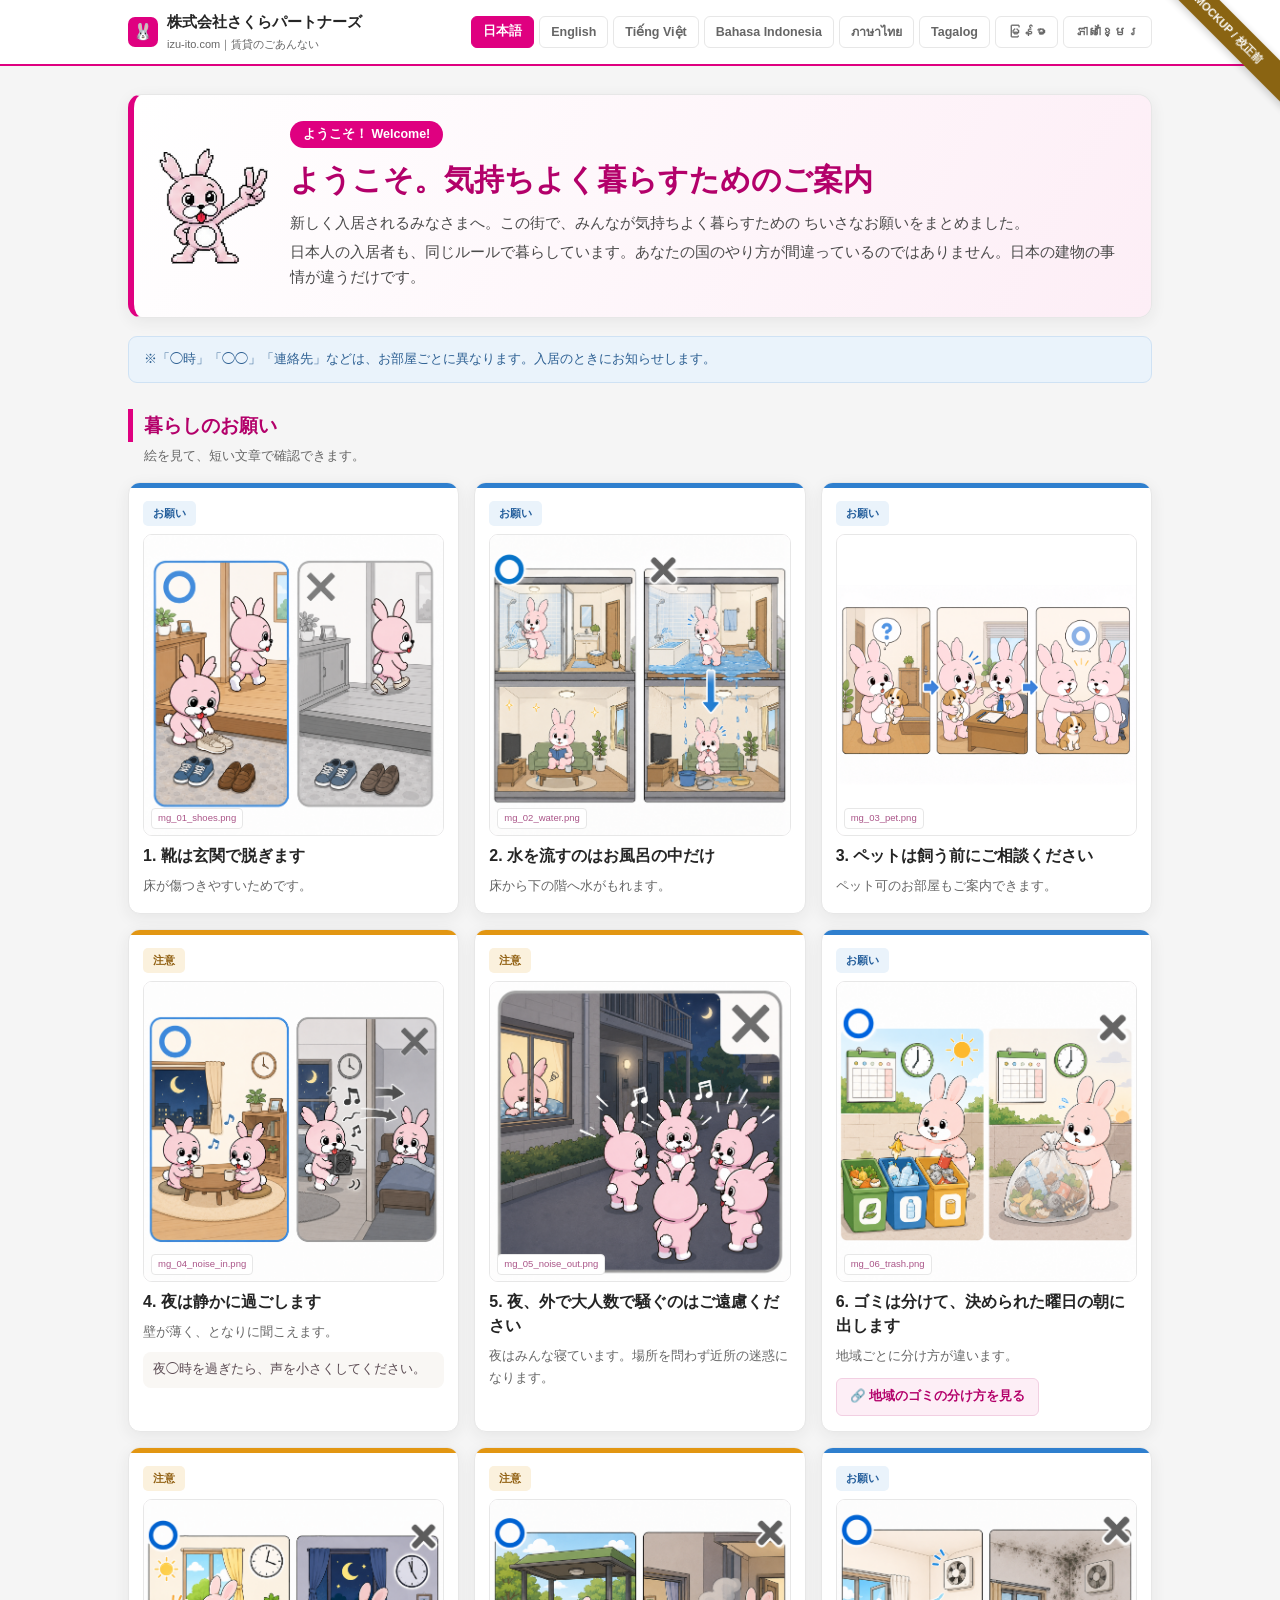
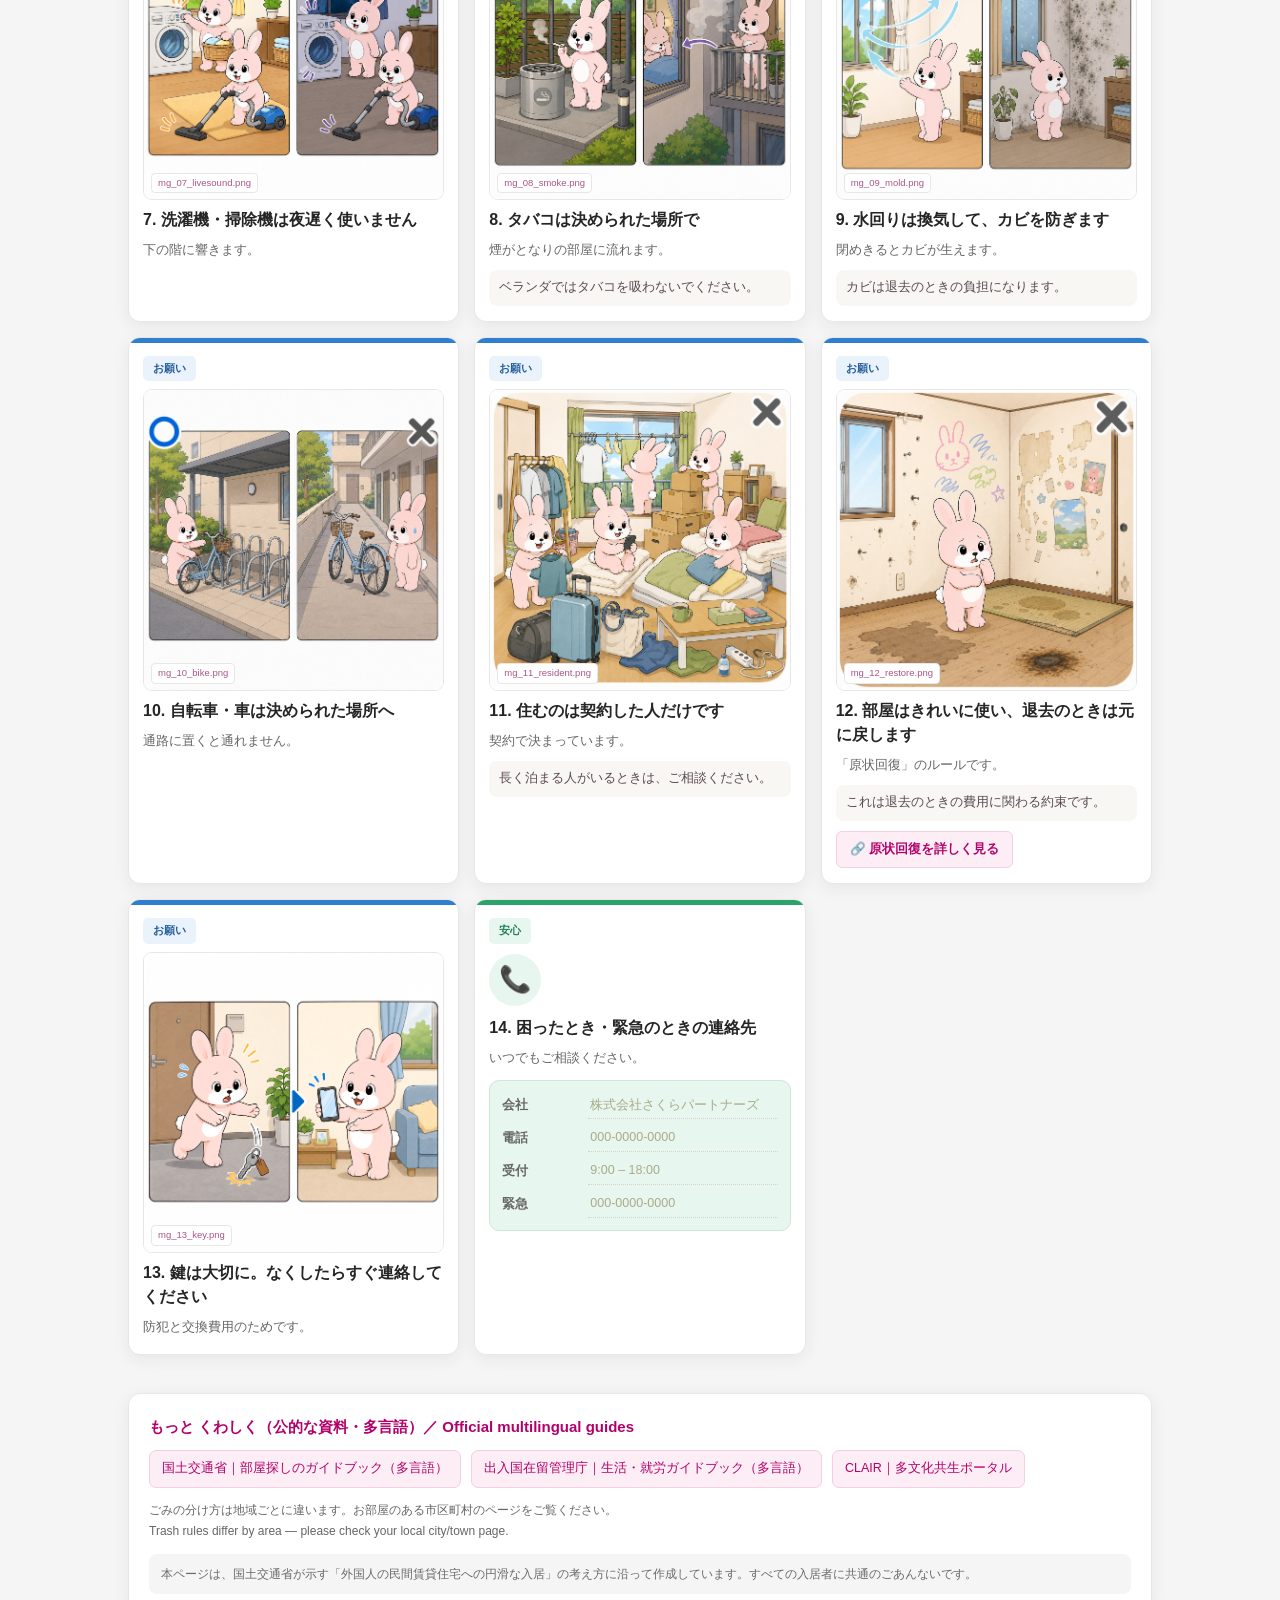
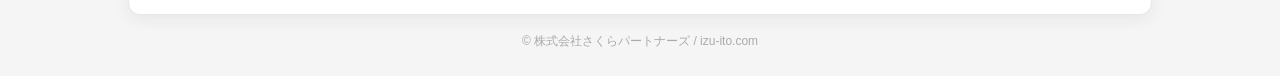
==== commit 96332125: "プレビュー更新: カード3(ペット)横長画像の見切れ修正（object-fit contain）" ====
--- a/welcome_guide/index.html
+++ b/welcome_guide/index.html
@@ -73,7 +73,7 @@
 
   /* illustration slot (drop-in: assets/img/<id>.png replaces the placeholder) */
   .slot{position:relative; aspect-ratio:1/1; border-radius:9px; overflow:hidden; background:#faf7f9; border:1px solid var(--line)}
-  .slot .art{position:absolute; inset:0; width:100%; height:100%; object-fit:cover; background:#fff; z-index:1}
+  .slot .art{position:absolute; inset:0; width:100%; height:100%; object-fit:contain; background:#fff; z-index:1}
   .slot .ph{position:absolute; inset:0; z-index:0; display:grid; place-items:center; text-align:center; color:#c39;
     background:repeating-linear-gradient(45deg,#f7eef4 0 10px,#fdf7fb 10px 20px)}
   .slot .ph .emo{font-size:38px}
